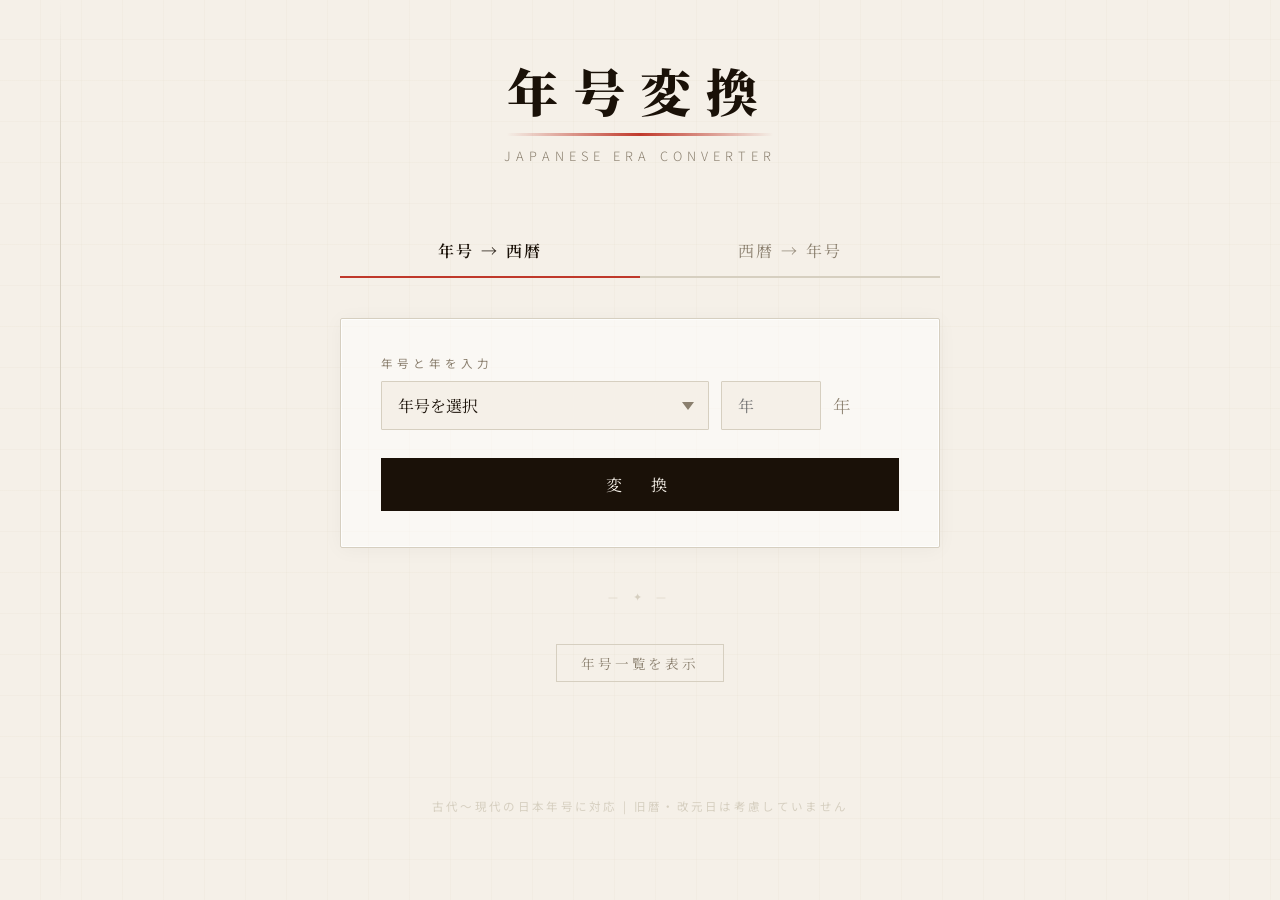
==== nengo-converter.html @ c6a3a410 "Add files via upload" ====
<!DOCTYPE html>
<html lang="ja">
<head>
<meta charset="UTF-8">
<meta name="viewport" content="width=device-width, initial-scale=1.0">
<title>年号・西暦変換</title>
<link href="https://fonts.googleapis.com/css2?family=Noto+Serif+JP:wght@300;400;600;900&family=Noto+Sans+JP:wght@300;400&display=swap" rel="stylesheet">
<style>
  :root {
    --ink: #1a1108;
    --paper: #f5f0e8;
    --paper-dark: #ede5d0;
    --vermillion: #c0392b;
    --gold: #b8860b;
    --gold-light: #d4a520;
    --gray: #8a7f6e;
    --light-gray: #d6cfc0;
  }

  * { box-sizing: border-box; margin: 0; padding: 0; }

  body {
    background-color: var(--paper);
    color: var(--ink);
    font-family: 'Noto Serif JP', serif;
    min-height: 100vh;
    position: relative;
    overflow-x: hidden;
  }

  /* 和紙テクスチャ風背景 */
  body::before {
    content: '';
    position: fixed;
    inset: 0;
    background-image:
      repeating-linear-gradient(0deg, transparent, transparent 40px, rgba(180,160,120,0.04) 40px, rgba(180,160,120,0.04) 41px),
      repeating-linear-gradient(90deg, transparent, transparent 40px, rgba(180,160,120,0.04) 40px, rgba(180,160,120,0.04) 41px);
    pointer-events: none;
    z-index: 0;
  }

  /* 装飾的な縦線 */
  body::after {
    content: '';
    position: fixed;
    left: 60px;
    top: 0;
    bottom: 0;
    width: 1px;
    background: linear-gradient(to bottom, transparent, var(--light-gray) 20%, var(--light-gray) 80%, transparent);
    pointer-events: none;
    z-index: 0;
  }

  .container {
    max-width: 680px;
    margin: 0 auto;
    padding: 60px 40px;
    position: relative;
    z-index: 1;
  }

  header {
    text-align: center;
    margin-bottom: 60px;
    animation: fadeDown 0.8s ease both;
  }

  .title-jp {
    font-size: clamp(2.2rem, 6vw, 3.2rem);
    font-weight: 900;
    letter-spacing: 0.3em;
    line-height: 1.2;
    color: var(--ink);
    position: relative;
    display: inline-block;
  }

  .title-jp::after {
    content: '';
    display: block;
    height: 3px;
    background: linear-gradient(to right, transparent, var(--vermillion), transparent);
    margin-top: 12px;
    animation: expandLine 1s ease 0.5s both;
    transform-origin: center;
  }

  .title-sub {
    font-family: 'Noto Sans JP', sans-serif;
    font-size: 0.8rem;
    font-weight: 300;
    letter-spacing: 0.4em;
    color: var(--gray);
    margin-top: 10px;
    text-transform: uppercase;
  }

  /* タブ */
  .tabs {
    display: flex;
    gap: 0;
    margin-bottom: 40px;
    border-bottom: 2px solid var(--light-gray);
    animation: fadeUp 0.6s ease 0.3s both;
  }

  .tab-btn {
    flex: 1;
    padding: 14px 20px;
    background: none;
    border: none;
    font-family: 'Noto Serif JP', serif;
    font-size: 1rem;
    font-weight: 400;
    letter-spacing: 0.15em;
    color: var(--gray);
    cursor: pointer;
    position: relative;
    transition: color 0.3s;
  }

  .tab-btn::after {
    content: '';
    position: absolute;
    bottom: -2px;
    left: 0;
    right: 0;
    height: 2px;
    background: var(--vermillion);
    transform: scaleX(0);
    transition: transform 0.3s;
  }

  .tab-btn.active {
    color: var(--ink);
    font-weight: 600;
  }

  .tab-btn.active::after {
    transform: scaleX(1);
  }

  /* パネル */
  .panel {
    display: none;
    animation: fadeUp 0.4s ease both;
  }

  .panel.active {
    display: block;
  }

  .card {
    background: rgba(255,255,255,0.5);
    border: 1px solid var(--light-gray);
    border-radius: 2px;
    padding: 36px 40px;
    margin-bottom: 24px;
    box-shadow: 0 2px 20px rgba(0,0,0,0.04), inset 0 0 0 1px rgba(255,255,255,0.8);
  }

  .field-label {
    font-family: 'Noto Sans JP', sans-serif;
    font-size: 0.72rem;
    letter-spacing: 0.35em;
    font-weight: 400;
    color: var(--gray);
    margin-bottom: 10px;
    display: block;
    text-transform: uppercase;
  }

  .input-row {
    display: flex;
    gap: 12px;
    align-items: center;
    flex-wrap: wrap;
  }

  select, input[type="number"] {
    padding: 12px 16px;
    background: var(--paper);
    border: 1px solid var(--light-gray);
    border-radius: 1px;
    font-family: 'Noto Serif JP', serif;
    font-size: 1rem;
    color: var(--ink);
    outline: none;
    transition: border-color 0.25s, box-shadow 0.25s;
    appearance: none;
  }

  select {
    background-image: url("data:image/svg+xml,%3Csvg xmlns='http://www.w3.org/2000/svg' width='12' height='8'%3E%3Cpath d='M0 0l6 8 6-8z' fill='%238a7f6e'/%3E%3C/svg%3E");
    background-repeat: no-repeat;
    background-position: right 14px center;
    padding-right: 38px;
    cursor: pointer;
    min-width: 150px;
  }

  select:focus, input[type="number"]:focus {
    border-color: var(--gold);
    box-shadow: 0 0 0 3px rgba(184,134,11,0.12);
  }

  input[type="number"] {
    width: 100px;
  }

  .nen-suffix {
    font-size: 1.1rem;
    color: var(--gray);
    font-weight: 300;
  }

  .convert-btn {
    display: block;
    width: 100%;
    padding: 15px 20px;
    margin-top: 28px;
    background: var(--ink);
    color: var(--paper);
    border: none;
    font-family: 'Noto Serif JP', serif;
    font-size: 1rem;
    font-weight: 400;
    letter-spacing: 0.4em;
    cursor: pointer;
    transition: background 0.25s, letter-spacing 0.25s;
    position: relative;
    overflow: hidden;
  }

  .convert-btn::before {
    content: '';
    position: absolute;
    inset: 0;
    background: var(--vermillion);
    transform: scaleX(0);
    transform-origin: left;
    transition: transform 0.35s ease;
  }

  .convert-btn:hover::before {
    transform: scaleX(1);
  }

  .convert-btn span {
    position: relative;
    z-index: 1;
  }

  .convert-btn:hover {
    letter-spacing: 0.5em;
  }

  /* 結果 */
  .result-box {
    text-align: center;
    padding: 32px 20px;
    border-top: 1px solid var(--light-gray);
    margin-top: 24px;
    display: none;
    animation: fadeUp 0.4s ease both;
  }

  .result-box.visible {
    display: block;
  }

  .result-label {
    font-family: 'Noto Sans JP', sans-serif;
    font-size: 0.7rem;
    letter-spacing: 0.4em;
    color: var(--gray);
    margin-bottom: 14px;
  }

  .result-main {
    font-size: clamp(2rem, 7vw, 3.5rem);
    font-weight: 900;
    color: var(--ink);
    line-height: 1;
    animation: pop 0.35s cubic-bezier(0.34,1.56,0.64,1) both;
  }

  .result-sub {
    font-size: 0.95rem;
    color: var(--gray);
    margin-top: 10px;
    font-weight: 300;
    letter-spacing: 0.1em;
  }

  .copy-btn {
    display: inline-flex;
    align-items: center;
    gap: 6px;
    margin-top: 18px;
    padding: 8px 20px;
    background: none;
    border: 1px solid var(--light-gray);
    font-family: 'Noto Sans JP', sans-serif;
    font-size: 0.78rem;
    letter-spacing: 0.25em;
    color: var(--gray);
    cursor: pointer;
    transition: all 0.2s;
  }

  .copy-btn:hover {
    border-color: var(--gold);
    color: var(--ink);
  }

  .copy-btn.copied {
    border-color: #4a8c5c;
    color: #4a8c5c;
  }

  .copy-btn svg {
    flex-shrink: 0;
  }

  /* エラー・注記 */
  .notice {
    background: #fff8f7;
    border-left: 3px solid var(--vermillion);
    padding: 14px 18px;
    margin-top: 18px;
    font-size: 0.88rem;
    color: #7a2020;
    letter-spacing: 0.05em;
    line-height: 1.8;
    display: none;
    animation: fadeUp 0.3s ease both;
  }

  .notice.visible {
    display: block;
  }

  /* 一覧 */
  .era-list-toggle {
    text-align: center;
    margin-bottom: 16px;
  }

  .era-list-toggle button {
    background: none;
    border: 1px solid var(--light-gray);
    padding: 8px 24px;
    font-family: 'Noto Serif JP', serif;
    font-size: 0.85rem;
    letter-spacing: 0.2em;
    color: var(--gray);
    cursor: pointer;
    transition: all 0.2s;
  }

  .era-list-toggle button:hover {
    border-color: var(--gold);
    color: var(--ink);
  }

  .era-table-wrapper {
    display: none;
    overflow-x: auto;
  }

  .era-table-wrapper.visible {
    display: block;
    animation: fadeUp 0.4s ease both;
  }

  table {
    width: 100%;
    border-collapse: collapse;
    font-size: 0.85rem;
  }

  th {
    background: var(--ink);
    color: var(--paper);
    padding: 10px 14px;
    text-align: left;
    font-weight: 400;
    letter-spacing: 0.15em;
    font-size: 0.78rem;
  }

  td {
    padding: 9px 14px;
    border-bottom: 1px solid var(--light-gray);
    color: var(--ink);
  }

  tr:nth-child(even) td {
    background: rgba(255,255,255,0.4);
  }

  tr:hover td {
    background: rgba(184,134,11,0.06);
  }

  .era-period {
    font-family: 'Noto Sans JP', sans-serif;
    font-weight: 300;
    color: var(--gray);
    font-size: 0.8rem;
  }

  /* 装飾 */
  .decorative-line {
    text-align: center;
    color: var(--light-gray);
    letter-spacing: 0.5em;
    font-size: 0.7rem;
    margin: 40px 0;
  }

  /* アニメーション */
  @keyframes fadeDown {
    from { opacity: 0; transform: translateY(-20px); }
    to { opacity: 1; transform: translateY(0); }
  }

  @keyframes fadeUp {
    from { opacity: 0; transform: translateY(14px); }
    to { opacity: 1; transform: translateY(0); }
  }

  @keyframes expandLine {
    from { transform: scaleX(0); }
    to { transform: scaleX(1); }
  }

  @keyframes pop {
    from { opacity: 0; transform: scale(0.8); }
    to { opacity: 1; transform: scale(1); }
  }

  footer {
    text-align: center;
    padding: 40px 20px 20px;
    font-family: 'Noto Sans JP', sans-serif;
    font-size: 0.72rem;
    color: var(--light-gray);
    letter-spacing: 0.2em;
  }
</style>
</head>
<body>
<div class="container">
  <header>
    <div class="title-jp">年号変換</div>
    <div class="title-sub">Japanese Era Converter</div>
  </header>

  <div class="tabs">
    <button class="tab-btn active" onclick="switchTab('nengo')">年号 → 西暦</button>
    <button class="tab-btn" onclick="switchTab('seireki')">西暦 → 年号</button>
  </div>

  <!-- 年号→西暦 -->
  <div id="panel-nengo" class="panel active">
    <div class="card">
      <label class="field-label">年号と年を入力</label>
      <div class="input-row">
        <select id="era-select">
          <option value="">年号を選択</option>
        </select>
        <input type="number" id="era-year" min="1" placeholder="年" />
        <span class="nen-suffix">年</span>
      </div>
      <div id="notice-nengo" class="notice"></div>
      <button class="convert-btn" onclick="convertNengoToSeireki()"><span>変　換</span></button>
    </div>
    <div id="result-nengo" class="result-box">
      <div class="result-label">RESULT — 西暦</div>
      <div class="result-main" id="result-nengo-val"></div>
      <div class="result-sub" id="result-nengo-sub"></div>
      <button class="copy-btn" onclick="copyResult('result-nengo')" id="copy-btn-nengo">
        <svg width="13" height="13" viewBox="0 0 24 24" fill="none" stroke="currentColor" stroke-width="2"><rect x="9" y="9" width="13" height="13" rx="2"/><path d="M5 15H4a2 2 0 0 1-2-2V4a2 2 0 0 1 2-2h9a2 2 0 0 1 2 2v1"/></svg>
        コピー
      </button>
    </div>
  </div>

  <!-- 西暦→年号 -->
  <div id="panel-seireki" class="panel">
    <div class="card">
      <label class="field-label">西暦年を入力</label>
      <div class="input-row">
        <input type="number" id="seireki-year" min="1" placeholder="例：1868" style="width:160px" />
        <span class="nen-suffix">年</span>
      </div>
      <div id="notice-seireki" class="notice"></div>
      <button class="convert-btn" onclick="convertSeirekiToNengo()"><span>変　換</span></button>
    </div>
    <div id="result-seireki" class="result-box">
      <div class="result-label">RESULT — 年号</div>
      <div class="result-main" id="result-seireki-val"></div>
      <div class="result-sub" id="result-seireki-sub"></div>
      <button class="copy-btn" onclick="copyResult('result-seireki')" id="copy-btn-seireki">
        <svg width="13" height="13" viewBox="0 0 24 24" fill="none" stroke="currentColor" stroke-width="2"><rect x="9" y="9" width="13" height="13" rx="2"/><path d="M5 15H4a2 2 0 0 1-2-2V4a2 2 0 0 1 2-2h9a2 2 0 0 1 2 2v1"/></svg>
        コピー
      </button>
    </div>
  </div>

  <div class="decorative-line">— ✦ —</div>

  <div class="era-list-toggle">
    <button onclick="toggleEraList()">年号一覧を表示</button>
  </div>
  <div id="era-table-wrapper" class="era-table-wrapper">
    <div class="card" style="padding:0;overflow:hidden">
      <table id="era-table">
        <thead><tr><th>年号</th><th>読み</th><th>開始年</th><th>終了年</th><th>備考</th></tr></thead>
        <tbody></tbody>
      </table>
    </div>
  </div>
</div>

<footer>古代〜現代の日本年号に対応 | 旧暦・改元日は考慮していません</footer>

<script>
// 元号データ — period フィールドで時代区分
const ERAS = [
  // 奈良時代（大化〜天応）
  { name: "大化",     yomi: "たいか",           start: 645,  end: 650,  period: "奈良" },
  { name: "白雉",     yomi: "はくち",           start: 650,  end: 654,  period: "奈良" },
  { name: "朱鳥",     yomi: "しゅちょう",       start: 686,  end: 686,  period: "奈良" },
  { name: "大宝",     yomi: "たいほう",         start: 701,  end: 704,  period: "奈良" },
  { name: "慶雲",     yomi: "けいうん",         start: 704,  end: 708,  period: "奈良" },
  { name: "和銅",     yomi: "わどう",           start: 708,  end: 715,  period: "奈良" },
  { name: "霊亀",     yomi: "れいき",           start: 715,  end: 717,  period: "奈良" },
  { name: "養老",     yomi: "ようろう",         start: 717,  end: 724,  period: "奈良" },
  { name: "神亀",     yomi: "じんき",           start: 724,  end: 729,  period: "奈良" },
  { name: "天平",     yomi: "てんぴょう",       start: 729,  end: 749,  period: "奈良" },
  { name: "天平感宝", yomi: "てんぴょうかんぽう",start: 749,  end: 749,  period: "奈良" },
  { name: "天平勝宝", yomi: "てんぴょうしょうほう",start:749, end: 757,  period: "奈良" },
  { name: "天平宝字", yomi: "てんぴょうほうじ", start: 757,  end: 765,  period: "奈良" },
  { name: "天平神護", yomi: "てんぴょうじんご", start: 765,  end: 767,  period: "奈良" },
  { name: "神護景雲", yomi: "じんごけいうん",   start: 767,  end: 770,  period: "奈良" },
  { name: "宝亀",     yomi: "ほうき",           start: 770,  end: 781,  period: "奈良" },
  { name: "天応",     yomi: "てんおう",         start: 781,  end: 782,  period: "奈良" },
  // 平安時代（延暦〜元暦）
  { name: "延暦",     yomi: "えんりゃく",       start: 782,  end: 806,  period: "平安" },
  { name: "大同",     yomi: "だいどう",         start: 806,  end: 810,  period: "平安" },
  { name: "弘仁",     yomi: "こうにん",         start: 810,  end: 824,  period: "平安" },
  { name: "天長",     yomi: "てんちょう",       start: 824,  end: 834,  period: "平安" },
  { name: "承和",     yomi: "じょうわ",         start: 834,  end: 848,  period: "平安" },
  { name: "嘉祥",     yomi: "かしょう",         start: 848,  end: 851,  period: "平安" },
  { name: "仁寿",     yomi: "にんじゅ",         start: 851,  end: 854,  period: "平安" },
  { name: "斉衡",     yomi: "さいこう",         start: 854,  end: 857,  period: "平安" },
  { name: "天安",     yomi: "てんあん",         start: 857,  end: 859,  period: "平安" },
  { name: "貞観",     yomi: "じょうがん",       start: 859,  end: 877,  period: "平安" },
  { name: "元慶",     yomi: "がんぎょう",       start: 877,  end: 885,  period: "平安" },
  { name: "仁和",     yomi: "にんな",           start: 885,  end: 889,  period: "平安" },
  { name: "寛平",     yomi: "かんぴょう",       start: 889,  end: 898,  period: "平安" },
  { name: "昌泰",     yomi: "しょうたい",       start: 898,  end: 901,  period: "平安" },
  { name: "延喜",     yomi: "えんぎ",           start: 901,  end: 923,  period: "平安" },
  { name: "延長",     yomi: "えんちょう",       start: 923,  end: 931,  period: "平安" },
  { name: "承平",     yomi: "じょうへい",       start: 931,  end: 938,  period: "平安" },
  { name: "天慶",     yomi: "てんぎょう",       start: 938,  end: 947,  period: "平安" },
  { name: "天暦",     yomi: "てんりゃく",       start: 947,  end: 957,  period: "平安" },
  { name: "天徳",     yomi: "てんとく",         start: 957,  end: 961,  period: "平安" },
  { name: "応和",     yomi: "おうわ",           start: 961,  end: 964,  period: "平安" },
  { name: "康保",     yomi: "こうほう",         start: 964,  end: 968,  period: "平安" },
  { name: "安和",     yomi: "あんな",           start: 968,  end: 970,  period: "平安" },
  { name: "天禄",     yomi: "てんろく",         start: 970,  end: 973,  period: "平安" },
  { name: "天延",     yomi: "てんえん",         start: 973,  end: 976,  period: "平安" },
  { name: "貞元",     yomi: "じょうげん",       start: 976,  end: 978,  period: "平安" },
  { name: "天元",     yomi: "てんげん",         start: 978,  end: 983,  period: "平安" },
  { name: "永観",     yomi: "えいかん",         start: 983,  end: 985,  period: "平安" },
  { name: "寛和",     yomi: "かんな",           start: 985,  end: 987,  period: "平安" },
  { name: "永延",     yomi: "えいえん",         start: 987,  end: 989,  period: "平安" },
  { name: "永祚",     yomi: "えいそ",           start: 989,  end: 990,  period: "平安" },
  { name: "正暦",     yomi: "しょうりゃく",     start: 990,  end: 995,  period: "平安" },
  { name: "長徳",     yomi: "ちょうとく",       start: 995,  end: 999,  period: "平安" },
  { name: "長保",     yomi: "ちょうほう",       start: 999,  end: 1004, period: "平安" },
  { name: "寛弘",     yomi: "かんこう",         start: 1004, end: 1012, period: "平安" },
  { name: "長和",     yomi: "ちょうわ",         start: 1012, end: 1017, period: "平安" },
  { name: "寛仁",     yomi: "かんにん",         start: 1017, end: 1021, period: "平安" },
  { name: "治安",     yomi: "じあん",           start: 1021, end: 1024, period: "平安" },
  { name: "万寿",     yomi: "まんじゅ",         start: 1024, end: 1028, period: "平安" },
  { name: "長元",     yomi: "ちょうげん",       start: 1028, end: 1037, period: "平安" },
  { name: "長暦",     yomi: "ちょうりゃく",     start: 1037, end: 1040, period: "平安" },
  { name: "長久",     yomi: "ちょうきゅう",     start: 1040, end: 1044, period: "平安" },
  { name: "寛徳",     yomi: "かんとく",         start: 1044, end: 1046, period: "平安" },
  { name: "永承",     yomi: "えいしょう",       start: 1046, end: 1053, period: "平安" },
  { name: "天喜",     yomi: "てんき",           start: 1053, end: 1058, period: "平安" },
  { name: "康平",     yomi: "こうへい",         start: 1058, end: 1065, period: "平安" },
  { name: "治暦",     yomi: "じりゃく",         start: 1065, end: 1069, period: "平安" },
  { name: "延久",     yomi: "えんきゅう",       start: 1069, end: 1074, period: "平安" },
  { name: "承保",     yomi: "じょうほう",       start: 1074, end: 1077, period: "平安" },
  { name: "承暦",     yomi: "じょうりゃく",     start: 1077, end: 1081, period: "平安" },
  { name: "永保",     yomi: "えいほう",         start: 1081, end: 1084, period: "平安" },
  { name: "応徳",     yomi: "おうとく",         start: 1084, end: 1087, period: "平安" },
  { name: "寛治",     yomi: "かんじ",           start: 1087, end: 1094, period: "平安" },
  { name: "嘉保",     yomi: "かほう",           start: 1094, end: 1096, period: "平安" },
  { name: "永長",     yomi: "えいちょう",       start: 1096, end: 1097, period: "平安" },
  { name: "承徳",     yomi: "じょうとく",       start: 1097, end: 1099, period: "平安" },
  { name: "康和",     yomi: "こうわ",           start: 1099, end: 1104, period: "平安" },
  { name: "長治",     yomi: "ちょうじ",         start: 1104, end: 1106, period: "平安" },
  { name: "嘉承",     yomi: "かじょう",         start: 1106, end: 1108, period: "平安" },
  { name: "天仁",     yomi: "てんにん",         start: 1108, end: 1110, period: "平安" },
  { name: "天永",     yomi: "てんえい",         start: 1110, end: 1113, period: "平安" },
  { name: "永久",     yomi: "えいきゅう",       start: 1113, end: 1118, period: "平安" },
  { name: "元永",     yomi: "げんえい",         start: 1118, end: 1120, period: "平安" },
  { name: "保安",     yomi: "ほうあん",         start: 1120, end: 1124, period: "平安" },
  { name: "天治",     yomi: "てんじ",           start: 1124, end: 1126, period: "平安" },
  { name: "大治",     yomi: "だいじ",           start: 1126, end: 1131, period: "平安" },
  { name: "天承",     yomi: "てんしょう",       start: 1131, end: 1132, period: "平安" },
  { name: "長承",     yomi: "ちょうしょう",     start: 1132, end: 1135, period: "平安" },
  { name: "保延",     yomi: "ほうえん",         start: 1135, end: 1141, period: "平安" },
  { name: "永治",     yomi: "えいじ",           start: 1141, end: 1142, period: "平安" },
  { name: "康治",     yomi: "こうじ",           start: 1142, end: 1144, period: "平安" },
  { name: "天養",     yomi: "てんよう",         start: 1144, end: 1145, period: "平安" },
  { name: "久安",     yomi: "きゅうあん",       start: 1145, end: 1151, period: "平安" },
  { name: "仁平",     yomi: "にんぺい",         start: 1151, end: 1154, period: "平安" },
  { name: "久寿",     yomi: "きゅうじゅ",       start: 1154, end: 1156, period: "平安" },
  { name: "保元",     yomi: "ほうげん",         start: 1156, end: 1159, period: "平安" },
  { name: "平治",     yomi: "へいじ",           start: 1159, end: 1160, period: "平安" },
  { name: "永暦",     yomi: "えいりゃく",       start: 1160, end: 1161, period: "平安" },
  { name: "応保",     yomi: "おうほう",         start: 1161, end: 1163, period: "平安" },
  { name: "長寛",     yomi: "ちょうかん",       start: 1163, end: 1165, period: "平安" },
  { name: "永万",     yomi: "えいまん",         start: 1165, end: 1166, period: "平安" },
  { name: "仁安",     yomi: "にんあん",         start: 1166, end: 1169, period: "平安" },
  { name: "嘉応",     yomi: "かおう",           start: 1169, end: 1171, period: "平安" },
  { name: "承安",     yomi: "しょうあん",       start: 1171, end: 1175, period: "平安" },
  { name: "安元",     yomi: "あんげん",         start: 1175, end: 1177, period: "平安" },
  { name: "治承",     yomi: "じしょう",         start: 1177, end: 1185, period: "平安" },
  { name: "養和",     yomi: "ようわ",           start: 1181, end: 1182, period: "平安" },
  { name: "寿永",     yomi: "じゅえい",         start: 1182, end: 1185, period: "平安" },
  { name: "元暦",     yomi: "げんりゃく",       start: 1184, end: 1185, period: "平安" },
  // 鎌倉時代（文治〜正慶）
  { name: "文治",     yomi: "ぶんじ",           start: 1185, end: 1190, period: "鎌倉" },
  { name: "建久",     yomi: "けんきゅう",       start: 1190, end: 1199, period: "鎌倉" },
  { name: "正治",     yomi: "しょうじ",         start: 1199, end: 1201, period: "鎌倉" },
  { name: "建仁",     yomi: "けんにん",         start: 1201, end: 1204, period: "鎌倉" },
  { name: "元久",     yomi: "げんきゅう",       start: 1204, end: 1206, period: "鎌倉" },
  { name: "建永",     yomi: "けんえい",         start: 1206, end: 1207, period: "鎌倉" },
  { name: "承元",     yomi: "じょうげん",       start: 1207, end: 1211, period: "鎌倉" },
  { name: "建暦",     yomi: "けんりゃく",       start: 1211, end: 1213, period: "鎌倉" },
  { name: "建保",     yomi: "けんぽう",         start: 1213, end: 1219, period: "鎌倉" },
  { name: "承久",     yomi: "じょうきゅう",     start: 1219, end: 1222, period: "鎌倉" },
  { name: "貞応",     yomi: "じょうおう",       start: 1222, end: 1224, period: "鎌倉" },
  { name: "元仁",     yomi: "げんにん",         start: 1224, end: 1225, period: "鎌倉" },
  { name: "嘉禄",     yomi: "かろく",           start: 1225, end: 1227, period: "鎌倉" },
  { name: "安貞",     yomi: "あんてい",         start: 1227, end: 1229, period: "鎌倉" },
  { name: "寛喜",     yomi: "かんき",           start: 1229, end: 1232, period: "鎌倉" },
  { name: "貞永",     yomi: "じょうえい",       start: 1232, end: 1233, period: "鎌倉" },
  { name: "天福",     yomi: "てんぷく",         start: 1233, end: 1234, period: "鎌倉" },
  { name: "文暦",     yomi: "ぶんりゃく",       start: 1234, end: 1235, period: "鎌倉" },
  { name: "嘉禎",     yomi: "かてい",           start: 1235, end: 1238, period: "鎌倉" },
  { name: "暦仁",     yomi: "りゃくにん",       start: 1238, end: 1239, period: "鎌倉" },
  { name: "延応",     yomi: "えんおう",         start: 1239, end: 1240, period: "鎌倉" },
  { name: "仁治",     yomi: "にんじ",           start: 1240, end: 1243, period: "鎌倉" },
  { name: "寛元",     yomi: "かんげん",         start: 1243, end: 1247, period: "鎌倉" },
  { name: "宝治",     yomi: "ほうじ",           start: 1247, end: 1249, period: "鎌倉" },
  { name: "建長",     yomi: "けんちょう",       start: 1249, end: 1256, period: "鎌倉" },
  { name: "康元",     yomi: "こうげん",         start: 1256, end: 1257, period: "鎌倉" },
  { name: "正嘉",     yomi: "しょうか",         start: 1257, end: 1259, period: "鎌倉" },
  { name: "正元",     yomi: "しょうげん",       start: 1259, end: 1260, period: "鎌倉" },
  { name: "文応",     yomi: "ぶんおう",         start: 1260, end: 1261, period: "鎌倉" },
  { name: "弘長",     yomi: "こうちょう",       start: 1261, end: 1264, period: "鎌倉" },
  { name: "文永",     yomi: "ぶんえい",         start: 1264, end: 1275, period: "鎌倉" },
  { name: "建治",     yomi: "けんじ",           start: 1275, end: 1278, period: "鎌倉" },
  { name: "弘安",     yomi: "こうあん",         start: 1278, end: 1288, period: "鎌倉" },
  { name: "正応",     yomi: "しょうおう",       start: 1288, end: 1293, period: "鎌倉" },
  { name: "永仁",     yomi: "えいにん",         start: 1293, end: 1299, period: "鎌倉" },
  { name: "正安",     yomi: "しょうあん",       start: 1299, end: 1302, period: "鎌倉" },
  { name: "乾元",     yomi: "けんげん",         start: 1302, end: 1303, period: "鎌倉" },
  { name: "嘉元",     yomi: "かげん",           start: 1303, end: 1306, period: "鎌倉" },
  { name: "徳治",     yomi: "とくじ",           start: 1306, end: 1308, period: "鎌倉" },
  { name: "延慶",     yomi: "えんきょう",       start: 1308, end: 1311, period: "鎌倉" },
  { name: "応長",     yomi: "おうちょう",       start: 1311, end: 1312, period: "鎌倉" },
  { name: "正和",     yomi: "しょうわ",         start: 1312, end: 1317, period: "鎌倉" },
  { name: "文保",     yomi: "ぶんぽう",         start: 1317, end: 1319, period: "鎌倉" },
  { name: "元応",     yomi: "げんおう",         start: 1319, end: 1321, period: "鎌倉" },
  { name: "元亨",     yomi: "げんこう",         start: 1321, end: 1324, period: "鎌倉" },
  { name: "正中",     yomi: "しょうちゅう",     start: 1324, end: 1326, period: "鎌倉" },
  { name: "嘉暦",     yomi: "かりゃく",         start: 1326, end: 1329, period: "鎌倉" },
  { name: "元徳",     yomi: "げんとく",         start: 1329, end: 1331, period: "鎌倉" },
  { name: "元弘",     yomi: "げんこう",         start: 1331, end: 1334, period: "鎌倉" },
  { name: "正慶",     yomi: "しょうきょう",     start: 1332, end: 1333, period: "鎌倉" },
  // 南北朝時代（建武〜康応）
  // 建武：南朝は3年（1336年）まで、北朝は5年（1338年）まで
  { name: "建武",     yomi: "けんむ",           start: 1334, end: 1336, period: "南北朝（南朝）" },
  { name: "建武",     yomi: "けんむ",           start: 1334, end: 1338, period: "南北朝（北朝）" },
  // 南朝
  { name: "延元",     yomi: "えんげん",         start: 1336, end: 1340, period: "南北朝（南朝）" },
  { name: "興国",     yomi: "こうこく",         start: 1340, end: 1346, period: "南北朝（南朝）" },
  { name: "正平",     yomi: "しょうへい",       start: 1346, end: 1370, period: "南北朝（南朝）" },
  { name: "建徳",     yomi: "けんとく",         start: 1370, end: 1372, period: "南北朝（南朝）" },
  { name: "文中",     yomi: "ぶんちゅう",       start: 1372, end: 1375, period: "南北朝（南朝）" },
  { name: "天授",     yomi: "てんじゅ",         start: 1375, end: 1381, period: "南北朝（南朝）" },
  { name: "弘和",     yomi: "こうわ",           start: 1381, end: 1384, period: "南北朝（南朝）" },
  { name: "元中",     yomi: "げんちゅう",       start: 1384, end: 1392, period: "南北朝（南朝）" },
  // 北朝
  { name: "暦応",     yomi: "りゃくおう",       start: 1338, end: 1342, period: "南北朝（北朝）" },
  { name: "康永",     yomi: "こうえい",         start: 1342, end: 1345, period: "南北朝（北朝）" },
  { name: "貞和",     yomi: "じょうわ",         start: 1345, end: 1350, period: "南北朝（北朝）" },
  { name: "観応",     yomi: "かんのう",         start: 1350, end: 1352, period: "南北朝（北朝）" },
  { name: "文和",     yomi: "ぶんわ",           start: 1352, end: 1356, period: "南北朝（北朝）" },
  { name: "延文",     yomi: "えんぶん",         start: 1356, end: 1361, period: "南北朝（北朝）" },
  { name: "康安",     yomi: "こうあん",         start: 1361, end: 1362, period: "南北朝（北朝）" },
  { name: "貞治",     yomi: "じょうじ",         start: 1362, end: 1368, period: "南北朝（北朝）" },
  { name: "応安",     yomi: "おうあん",         start: 1368, end: 1375, period: "南北朝（北朝）" },
  { name: "永和",     yomi: "えいわ",           start: 1375, end: 1379, period: "南北朝（北朝）" },
  { name: "康暦",     yomi: "こうりゃく",       start: 1379, end: 1381, period: "南北朝（北朝）" },
  { name: "永徳",     yomi: "えいとく",         start: 1381, end: 1384, period: "南北朝（北朝）" },
  { name: "至徳",     yomi: "しとく",           start: 1384, end: 1387, period: "南北朝（北朝）" },
  { name: "嘉慶",     yomi: "かきょう",         start: 1387, end: 1389, period: "南北朝（北朝）" },
  { name: "康応",     yomi: "こうおう",         start: 1389, end: 1390, period: "南北朝（北朝）" },
  // 室町時代（明徳〜天正）
  { name: "明徳",     yomi: "めいとく",         start: 1390, end: 1394, period: "室町" },
  { name: "応永",     yomi: "おうえい",         start: 1394, end: 1428, period: "室町" },
  { name: "正長",     yomi: "しょうちょう",     start: 1428, end: 1429, period: "室町" },
  { name: "永享",     yomi: "えいきょう",       start: 1429, end: 1441, period: "室町" },
  { name: "嘉吉",     yomi: "かきつ",           start: 1441, end: 1444, period: "室町" },
  { name: "文安",     yomi: "ぶんあん",         start: 1444, end: 1449, period: "室町" },
  { name: "宝徳",     yomi: "ほうとく",         start: 1449, end: 1452, period: "室町" },
  { name: "享徳",     yomi: "きょうとく",       start: 1452, end: 1455, period: "室町" },
  { name: "康正",     yomi: "こうしょう",       start: 1455, end: 1457, period: "室町" },
  { name: "長禄",     yomi: "ちょうろく",       start: 1457, end: 1461, period: "室町" },
  { name: "寛正",     yomi: "かんしょう",       start: 1461, end: 1466, period: "室町" },
  { name: "文正",     yomi: "ぶんしょう",       start: 1466, end: 1467, period: "室町" },
  { name: "応仁",     yomi: "おうにん",         start: 1467, end: 1469, period: "室町" },
  { name: "文明",     yomi: "ぶんめい",         start: 1469, end: 1487, period: "室町" },
  { name: "長享",     yomi: "ちょうきょう",     start: 1487, end: 1489, period: "室町" },
  { name: "延徳",     yomi: "えんとく",         start: 1489, end: 1492, period: "室町" },
  { name: "明応",     yomi: "めいおう",         start: 1492, end: 1501, period: "室町" },
  { name: "文亀",     yomi: "ぶんき",           start: 1501, end: 1504, period: "室町" },
  { name: "永正",     yomi: "えいしょう",       start: 1504, end: 1521, period: "室町" },
  { name: "大永",     yomi: "だいえい",         start: 1521, end: 1528, period: "室町" },
  { name: "享禄",     yomi: "きょうろく",       start: 1528, end: 1532, period: "室町" },
  { name: "天文",     yomi: "てんぶん",         start: 1532, end: 1555, period: "室町" },
  { name: "弘治",     yomi: "こうじ",           start: 1555, end: 1558, period: "室町" },
  { name: "永禄",     yomi: "えいろく",         start: 1558, end: 1570, period: "室町" },
  { name: "元亀",     yomi: "げんき",           start: 1570, end: 1573, period: "室町" },
  { name: "天正",     yomi: "てんしょう",       start: 1573, end: 1593, period: "室町" },
  // 江戸時代（文禄〜慶応）
  { name: "文禄",     yomi: "ぶんろく",         start: 1593, end: 1596, period: "江戸" },
  { name: "慶長",     yomi: "けいちょう",       start: 1596, end: 1615, period: "江戸" },
  { name: "元和",     yomi: "げんわ",           start: 1615, end: 1624, period: "江戸" },
  { name: "寛永",     yomi: "かんえい",         start: 1624, end: 1645, period: "江戸" },
  { name: "正保",     yomi: "しょうほう",       start: 1645, end: 1648, period: "江戸" },
  { name: "慶安",     yomi: "けいあん",         start: 1648, end: 1652, period: "江戸" },
  { name: "承応",     yomi: "じょうおう",       start: 1652, end: 1655, period: "江戸" },
  { name: "明暦",     yomi: "めいれき",         start: 1655, end: 1658, period: "江戸" },
  { name: "万治",     yomi: "まんじ",           start: 1658, end: 1661, period: "江戸" },
  { name: "寛文",     yomi: "かんぶん",         start: 1661, end: 1673, period: "江戸" },
  { name: "延宝",     yomi: "えんぽう",         start: 1673, end: 1681, period: "江戸" },
  { name: "天和",     yomi: "てんな",           start: 1681, end: 1684, period: "江戸" },
  { name: "貞享",     yomi: "じょうきょう",     start: 1684, end: 1688, period: "江戸" },
  { name: "元禄",     yomi: "げんろく",         start: 1688, end: 1704, period: "江戸" },
  { name: "宝永",     yomi: "ほうえい",         start: 1704, end: 1711, period: "江戸" },
  { name: "正徳",     yomi: "しょうとく",       start: 1711, end: 1716, period: "江戸" },
  { name: "享保",     yomi: "きょうほう",       start: 1716, end: 1736, period: "江戸" },
  { name: "元文",     yomi: "げんぶん",         start: 1736, end: 1741, period: "江戸" },
  { name: "寛保",     yomi: "かんぽう",         start: 1741, end: 1744, period: "江戸" },
  { name: "延享",     yomi: "えんきょう",       start: 1744, end: 1748, period: "江戸" },
  { name: "寛延",     yomi: "かんえん",         start: 1748, end: 1751, period: "江戸" },
  { name: "宝暦",     yomi: "ほうれき",         start: 1751, end: 1764, period: "江戸" },
  { name: "明和",     yomi: "めいわ",           start: 1764, end: 1772, period: "江戸" },
  { name: "安永",     yomi: "あんえい",         start: 1772, end: 1781, period: "江戸" },
  { name: "天明",     yomi: "てんめい",         start: 1781, end: 1789, period: "江戸" },
  { name: "寛政",     yomi: "かんせい",         start: 1789, end: 1801, period: "江戸" },
  { name: "享和",     yomi: "きょうわ",         start: 1801, end: 1804, period: "江戸" },
  { name: "文化",     yomi: "ぶんか",           start: 1804, end: 1818, period: "江戸" },
  { name: "文政",     yomi: "ぶんせい",         start: 1818, end: 1830, period: "江戸" },
  { name: "天保",     yomi: "てんぽう",         start: 1830, end: 1844, period: "江戸" },
  { name: "弘化",     yomi: "こうか",           start: 1844, end: 1848, period: "江戸" },
  { name: "嘉永",     yomi: "かえい",           start: 1848, end: 1854, period: "江戸" },
  { name: "安政",     yomi: "あんせい",         start: 1854, end: 1860, period: "江戸" },
  { name: "万延",     yomi: "まんえい",         start: 1860, end: 1861, period: "江戸" },
  { name: "文久",     yomi: "ぶんきゅう",       start: 1861, end: 1864, period: "江戸" },
  { name: "元治",     yomi: "げんじ",           start: 1864, end: 1865, period: "江戸" },
  { name: "慶応",     yomi: "けいおう",         start: 1865, end: 1868, period: "江戸" },
];

// 近代以降（明治〜）は一世一元で厳密管理
const MODERN_ERAS = [
  { name: "明治", yomi: "めいじ",      startYear: 1868, startMonth: 10, endYear: 1912, maxNen: 45,   period: "近代" },
  { name: "大正", yomi: "たいしょう",  startYear: 1912, startMonth:  8, endYear: 1926, maxNen: 15,   period: "近代" },
  { name: "昭和", yomi: "しょうわ",    startYear: 1926, startMonth: 12, endYear: 1989, maxNen: 64,   period: "近代" },
  { name: "平成", yomi: "へいせい",    startYear: 1989, startMonth:  1, endYear: 2019, maxNen: 31,   period: "近代" },
  { name: "令和", yomi: "れいわ",      startYear: 2019, startMonth:  5, endYear: null,  maxNen: null, period: "近代" },
];

// 時代区分の表示順
const PERIOD_ORDER = ["近代", "江戸", "室町", "南北朝（北朝）", "南北朝（南朝）", "鎌倉", "平安", "奈良"];
// 時代区分の色（背景）
const PERIOD_COLORS = {
  "近代":         "#2c2c2c",
  "江戸":         "#4a3728",
  "室町":         "#3a3020",
  "南北朝（北朝）": "#1e3040",
  "南北朝（南朝）": "#402020",

  "鎌倉":         "#283830",
  "平安":         "#382838",
  "奈良":         "#383020",
};

// selectの選択肢を構築
function buildSelectOptions() {
  const sel = document.getElementById('era-select');

  // 近代
  const modGroup = document.createElement('optgroup');
  modGroup.label = '近代（明治〜）';
  MODERN_ERAS.slice().reverse().forEach(e => {
    const opt = document.createElement('option');
    opt.value = e.name;
    opt.textContent = `${e.name}（${e.yomi}）`;
    modGroup.appendChild(opt);
  });
  sel.appendChild(modGroup);

  // 江戸〜奈良を時代ごとにグループ化
  const periodGroupOrder = ["江戸", "室町", "南北朝（北朝）", "南北朝（南朝）", "鎌倉", "平安", "奈良"];
  periodGroupOrder.forEach(p => {
    const eras = ERAS.filter(e => e.period === p).slice().reverse();
    if (eras.length === 0) return;
    const grp = document.createElement('optgroup');
    grp.label = `${p}時代`;
    eras.forEach(e => {
      const opt = document.createElement('option');
      opt.value = e.name + "|" + p; // 同名対策
      opt.textContent = `${e.name}（${e.yomi}）`;
      grp.appendChild(opt);
    });
    sel.appendChild(grp);
  });
}

// 年号→西暦
function convertNengoToSeireki() {
  const rawVal = document.getElementById('era-select').value;
  const rawNen = parseInt(document.getElementById('era-year').value);
  const noticeEl = document.getElementById('notice-nengo');
  const resultEl = document.getElementById('result-nengo');

  noticeEl.classList.remove('visible');
  resultEl.classList.remove('visible');

  if (!rawVal) { showNotice(noticeEl, '年号を選択してください。'); return; }
  const nenInput = (!rawNen || isNaN(rawNen) || rawNen < 1) ? 1 : rawNen;

  const eraName = rawVal.includes('|') ? rawVal.split('|')[0] : rawVal;

  // 近代
  const modernEra = MODERN_ERAS.find(e => e.name === eraName);
  if (modernEra) {
    if (modernEra.maxNen !== null && nenInput > modernEra.maxNen) {
      showNotice(noticeEl,
        `${eraName}は${modernEra.maxNen}年（西暦${modernEra.startYear + modernEra.maxNen - 1}年）が最後です。\n${eraName}${nenInput}年は実在しない年号表記です。`);
      return;
    }
    const seireki = modernEra.startYear + nenInput - 1;
    showResult('result-nengo', `${seireki}年`, `${eraName}${nenInput}年 → 西暦${seireki}年`);
    return;
  }

  // 古代〜江戸（同名元号があるので period も考慮）
  const period = rawVal.includes('|') ? rawVal.split('|')[1] : null;
  let era = period
    ? ERAS.find(e => e.name === eraName && e.period === period)
    : ERAS.find(e => e.name === eraName);
  if (!era) { showNotice(noticeEl, '年号が見つかりません。'); return; }

  const maxNen = era.end !== null ? era.end - era.start + 1 : null;
  if (maxNen !== null && nenInput > maxNen) {
    showNotice(noticeEl,
      `${eraName}（${era.period}）は${maxNen}年（西暦${era.end}年）が最後です。\n${eraName}${nenInput}年は実在しない年号表記です。`);
    return;
  }
  const seireki = era.start + nenInput - 1;
  showResult('result-nengo', `${seireki}年`, `${eraName}${nenInput}年 → 西暦${seireki}年`);
}

// 西暦→年号
function convertSeirekiToNengo() {
  const seireki = parseInt(document.getElementById('seireki-year').value);
  const noticeEl = document.getElementById('notice-seireki');
  const resultEl = document.getElementById('result-seireki');

  noticeEl.classList.remove('visible');
  resultEl.classList.remove('visible');

  if (!seireki || isNaN(seireki) || seireki < 1) {
    showNotice(noticeEl, '有効な西暦年（1以上の整数）を入力してください。'); return;
  }

  // 近代以降
  if (seireki >= 1868) {
    // その西暦年に該当する元号を全て抽出
    const modernCandidates = MODERN_ERAS.filter(e => {
      const endY = e.maxNen !== null ? e.startYear + e.maxNen - 1 : 9999;
      return seireki >= e.startYear && seireki <= endY;
    });
    if (modernCandidates.length > 0) {
      // 開始年が最も遅いもの（改元後）を主結果に
      modernCandidates.sort((a, b) => b.startYear - a.startYear);
      const mainM = modernCandidates[0];
      const nen = seireki - mainM.startYear + 1;
      const nenStr = nen === 1 ? '元' : String(nen);
      let sub = `西暦${seireki}年 → ${mainM.name}${nenStr}年`;
      // 同年のMODERN_ERAS内の改元前元号
      const prevMsModern = modernCandidates.slice(1).map(e => {
        const n = seireki - e.startYear + 1;
        return `${e.name}${n}年`;
      });
      // 同年に終わる旧元号（ERAS側）も拾う — 例：1868年の慶応4年
      const prevMsOld = ERAS.filter(e => e.end === seireki && seireki > e.start)
        .map(e => `${e.name}${seireki - e.start + 1}年`);
      const allPrev = [...prevMsModern, ...prevMsOld];
      if (allPrev.length > 0) {
        sub += ` ／ 改元前：${allPrev.join('・')}`;
      }
      showResult('result-seireki', `${mainM.name}${nenStr}年`, sub);
      return;
    }
  }

  // 古代〜江戸
  const candidates = ERAS.filter(e => {
    const endY = e.end !== null ? e.end : 9999;
    return seireki >= e.start && seireki <= endY;
  });

  if (candidates.length === 0) {
    showNotice(noticeEl, `西暦${seireki}年に対応する年号が見つかりません。`); return;
  }

  // 南北朝期間かどうか判定
  const isNanbokucho = candidates.some(e => e.period.startsWith('南北朝'));

  let sub;
  if (isNanbokucho) {
    // 北朝・南朝それぞれで開始年順にソート（遅い＝改元後が先頭）
    const hokuchoEras = candidates.filter(e => e.period === '南北朝（北朝）').sort((a,b) => b.start - a.start);
    const nanchoEras  = candidates.filter(e => e.period === '南北朝（南朝）').sort((a,b) => b.start - a.start);
    const hokuchoEra = hokuchoEras[0]; // 改元後（主）
    const nanchoEra  = nanchoEras[0];  // 改元後（主）

    // 改元前の元号（同朝で複数ある場合の残り）
    const hokuchoPrev = hokuchoEras.slice(1); // 北朝の改元前
    const nanchoPrev  = nanchoEras.slice(1);  // 南朝の改元前

    if (hokuchoEra) {
      const nen = seireki - hokuchoEra.start + 1;
      sub = `西暦${seireki}年 → ${hokuchoEra.name}${nen}年（北朝）`;
      // 北朝の改元前年号
      if (hokuchoPrev.length > 0) {
        const prevStr = hokuchoPrev.map(e => `${e.name}${seireki - e.start + 1}年`).join('・');
        sub += ` ／ 北朝改元前：${prevStr}`;
      }
      // 南朝
      if (nanchoEra) {
        const nenN = seireki - nanchoEra.start + 1;
        sub += ` ／ 南朝：${nanchoEra.name}${nenN}年`;
        if (nanchoPrev.length > 0) {
          const prevStr = nanchoPrev.map(e => `${e.name}${seireki - e.start + 1}年`).join('・');
          sub += `（改元前：${prevStr}）`;
        }
      }
      showResult('result-seireki', `${hokuchoEra.name}${nen}年`, sub);
    } else if (nanchoEra) {
      // 北朝元号がない年（南朝のみ）
      const nen = seireki - nanchoEra.start + 1;
      sub = `西暦${seireki}年 → ${nanchoEra.name}${nen}年（南朝）`;
      if (nanchoPrev.length > 0) {
        const prevStr = nanchoPrev.map(e => `${e.name}${seireki - e.start + 1}年`).join('・');
        sub += ` ／ 改元前：${prevStr}`;
      }
      showResult('result-seireki', `${nanchoEra.name}${nen}年`, sub);
    }
  } else {
    // 通常：最も開始年が新しい元号を採用、同年同startはERAS配列の後ろ（後の改元）を優先
    const withIdx = candidates.map((e, i) => ({ e, i: ERAS.indexOf(e) }));
    withIdx.sort((a, b) => b.e.start - a.e.start || b.i - a.i);
    const era = withIdx[0].e;
    const nen = seireki - era.start + 1;
    sub = `西暦${seireki}年 → ${era.name}${nen}年（${era.period}）`;
    if (withIdx.length > 1) {
      const prevStr = withIdx.slice(1).map(({e}) => `${e.name}${seireki - e.start + 1}年`).join('・');
      sub += ` ／ 改元前：${prevStr}`;
    }
    showResult('result-seireki', `${era.name}${nen}年`, sub);
  }
}

function copyResult(id) {
  const box  = document.getElementById(id);
  const main = box.querySelector('.result-main').textContent;
  const sub  = box.querySelector('.result-sub').textContent;
  const text = sub ? `${main}（${sub}）` : main;
  const btn  = box.querySelector('.copy-btn');

  // 主結果（大きい数字・年号）のみコピー
  const copyText = main;

  function onCopied() {
    const orig = btn.innerHTML;
    btn.innerHTML = '<svg width="13" height="13" viewBox="0 0 24 24" fill="none" stroke="currentColor" stroke-width="2"><polyline points="20 6 9 17 4 12"/></svg> コピー済';
    btn.classList.add('copied');
    setTimeout(() => { btn.innerHTML = orig; btn.classList.remove('copied'); }, 2000);
  }

  if (navigator.clipboard && window.isSecureContext) {
    navigator.clipboard.writeText(copyText).then(onCopied).catch(() => fallbackCopy(copyText, onCopied));
  } else {
    fallbackCopy(copyText, onCopied);
  }
}

function fallbackCopy(text, onCopied) {
  const ta = document.createElement('textarea');
  ta.value = text;
  ta.style.cssText = 'position:fixed;top:0;left:0;opacity:0;pointer-events:none;';
  document.body.appendChild(ta);
  ta.focus();
  ta.select();
  try {
    document.execCommand('copy');
    onCopied();
  } catch(e) {
    alert('コピーできませんでした。手動でコピーしてください。');
  }
  document.body.removeChild(ta);
}

function showNotice(el, msg) {
  el.textContent = msg;
  el.classList.add('visible');
}

function showResult(id, main, sub) {
  const box = document.getElementById(id);
  box.querySelector('.result-main').textContent = main;
  box.querySelector('.result-sub').textContent = sub;
  box.classList.remove('visible');
  void box.offsetWidth;
  box.classList.add('visible');
}

// タブ切替
function switchTab(tab) {
  document.querySelectorAll('.tab-btn').forEach((b, i) => {
    b.classList.toggle('active', (i === 0 && tab === 'nengo') || (i === 1 && tab === 'seireki'));
  });
  document.getElementById('panel-nengo').classList.toggle('active', tab === 'nengo');
  document.getElementById('panel-seireki').classList.toggle('active', tab === 'seireki');
}

// 一覧表示
let eraTableBuilt = false;
function toggleEraList() {
  const wrapper = document.getElementById('era-table-wrapper');
  const btn = document.querySelector('.era-list-toggle button');
  if (wrapper.classList.contains('visible')) {
    wrapper.classList.remove('visible');
    btn.textContent = '年号一覧を表示';
  } else {
    if (!eraTableBuilt) { buildEraTable(); eraTableBuilt = true; }
    wrapper.classList.add('visible');
    btn.textContent = '年号一覧を閉じる';
  }
}

function buildEraTable() {
  const tbody = document.querySelector('#era-table tbody');

  // ブロック定義：表示順に並べる（各ブロック内は西暦降順）
  const sortDesc = (rows) => rows.sort((a, b) => b.startY - a.startY || b.idx - a.idx);

  const blocks = [
    {
      period: "近代",
      label: "近代",
      rows: sortDesc(MODERN_ERAS.map((e, i) => ({
        name: e.name, yomi: e.yomi,
        startY: e.startYear,
        endY: e.maxNen !== null ? e.startYear + e.maxNen - 1 : null,
        period: "近代", idx: i
      })))
    },
    {
      period: "江戸",
      label: "江戸時代",
      rows: sortDesc(ERAS.filter(e => e.period === '江戸').map(e => ({
        name: e.name, yomi: e.yomi, startY: e.start, endY: e.end, period: e.period, idx: ERAS.indexOf(e)
      })))
    },
    {
      period: "室町",
      label: "室町時代",
      rows: sortDesc(ERAS.filter(e => e.period === '室町').map(e => ({
        name: e.name, yomi: e.yomi, startY: e.start, endY: e.end, period: e.period, idx: ERAS.indexOf(e)
      })))
    },
    {
      period: "南北朝（北朝）",
      label: "南北朝（北朝）",
      rows: sortDesc(ERAS.filter(e => e.period === '南北朝（北朝）').map(e => ({
        name: e.name, yomi: e.yomi, startY: e.start, endY: e.end, period: e.period, idx: ERAS.indexOf(e)
      })))
    },
    {
      period: "南北朝（南朝）",
      label: "南北朝（南朝）",
      rows: sortDesc(ERAS.filter(e => e.period === '南北朝（南朝）').map(e => ({
        name: e.name, yomi: e.yomi, startY: e.start, endY: e.end, period: e.period, idx: ERAS.indexOf(e)
      })))
    },
    {
      period: "鎌倉",
      label: "鎌倉時代",
      rows: sortDesc(ERAS.filter(e => e.period === '鎌倉').map(e => ({
        name: e.name, yomi: e.yomi, startY: e.start, endY: e.end, period: e.period, idx: ERAS.indexOf(e)
      })))
    },
    {
      period: "平安",
      label: "平安時代",
      rows: sortDesc(ERAS.filter(e => e.period === '平安').map(e => ({
        name: e.name, yomi: e.yomi, startY: e.start, endY: e.end, period: e.period, idx: ERAS.indexOf(e)
      })))
    },
    {
      period: "奈良",
      label: "奈良時代",
      rows: sortDesc(ERAS.filter(e => e.period === '奈良').map(e => ({
        name: e.name, yomi: e.yomi, startY: e.start, endY: e.end, period: e.period, idx: ERAS.indexOf(e)
      })))
    },
  ];

  blocks.forEach(block => {
    if (block.rows.length === 0) return;
    // ヘッダー行
    const headerTr = document.createElement('tr');
    const color = PERIOD_COLORS[block.period] || "#333";
    headerTr.innerHTML = `<td colspan="5" style="background:${color};color:#f5f0e8;font-weight:600;letter-spacing:0.25em;padding:8px 14px;font-size:0.82rem;">${block.label}</td>`;
    tbody.appendChild(headerTr);
    // データ行
    block.rows.forEach(e => {
      const tr = document.createElement('tr');
      const endStr = e.endY !== null ? `${e.endY}年` : '現在';
      tr.innerHTML = `<td>${e.name}</td><td>${e.yomi}</td><td>${e.startY}年</td><td>${endStr}</td><td class="era-period">${e.period}</td>`;
      tbody.appendChild(tr);
    });
  });
}

// 初期化
buildSelectOptions();

// Enterキー対応
document.getElementById('era-year').addEventListener('keydown', e => {
  if (e.key === 'Enter') convertNengoToSeireki();
});
document.getElementById('seireki-year').addEventListener('keydown', e => {
  if (e.key === 'Enter') convertSeirekiToNengo();
});
</script>
</body>
</html>
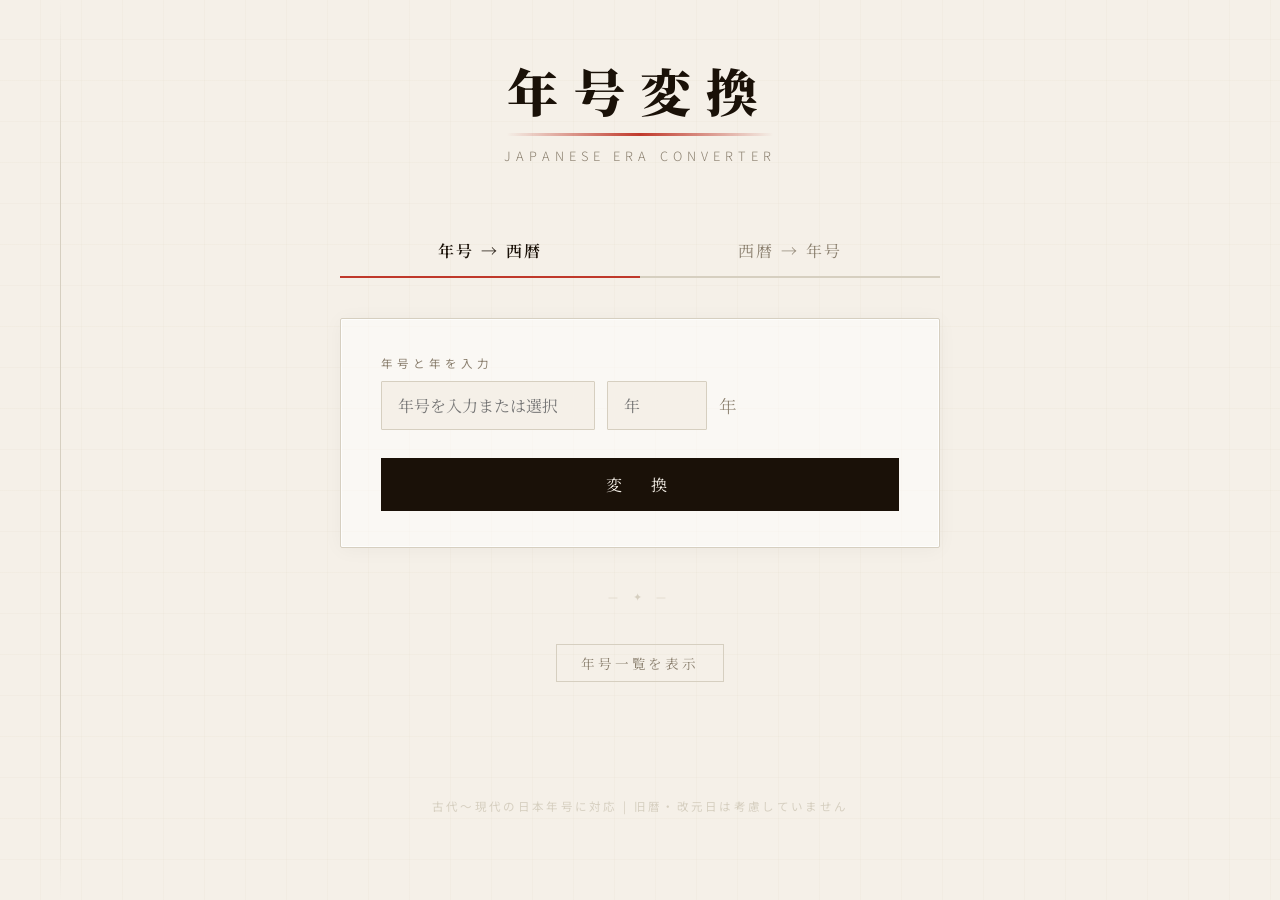
==== commit b705d062: "Add files via upload" ====
--- a/nengo-converter.html
+++ b/nengo-converter.html
@@ -201,9 +201,22 @@
     min-width: 150px;
   }
 
-  select:focus, input[type="number"]:focus {
+  select:focus, input[type="number"]:focus, input[type="text"]:focus {
     border-color: var(--gold);
     box-shadow: 0 0 0 3px rgba(184,134,11,0.12);
+  }
+
+  .era-text-input {
+    padding: 12px 16px;
+    background: var(--paper);
+    border: 1px solid var(--light-gray);
+    border-radius: 1px;
+    font-family: 'Noto Serif JP', serif;
+    font-size: 1rem;
+    color: var(--ink);
+    outline: none;
+    transition: border-color 0.25s, box-shadow 0.25s;
+    min-width: 150px;
   }
 
   input[type="number"] {
@@ -470,9 +483,10 @@
     <div class="card">
       <label class="field-label">年号と年を入力</label>
       <div class="input-row">
-        <select id="era-select">
-          <option value="">年号を選択</option>
-        </select>
+        <input type="text" id="era-text" class="era-text-input"
+               list="era-datalist" placeholder="年号を入力または選択"
+               oninput="onEraTextInput()" autocomplete="off" />
+        <datalist id="era-datalist"></datalist>
         <input type="number" id="era-year" min="1" placeholder="年" />
         <span class="nen-suffix">年</span>
       </div>
@@ -533,11 +547,11 @@
 // 元号データ — period フィールドで時代区分
 const ERAS = [
   // 奈良時代（大化〜天応）
-  { name: "大化",     yomi: "たいか",           start: 645,  end: 650,  period: "奈良" },
-  { name: "白雉",     yomi: "はくち",           start: 650,  end: 654,  period: "奈良" },
-  { name: "朱鳥",     yomi: "しゅちょう",       start: 686,  end: 686,  period: "奈良" },
-  { name: "大宝",     yomi: "たいほう",         start: 701,  end: 704,  period: "奈良" },
-  { name: "慶雲",     yomi: "けいうん",         start: 704,  end: 708,  period: "奈良" },
+  { name: "大化",     yomi: "たいか",           start: 645,  end: 650,  period: "飛鳥" },
+  { name: "白雉",     yomi: "はくち",           start: 650,  end: 654,  period: "飛鳥" },
+  { name: "朱鳥",     yomi: "しゅちょう",       start: 686,  end: 686,  period: "飛鳥" },
+  { name: "大宝",     yomi: "たいほう",         start: 701,  end: 704,  period: "飛鳥" },
+  { name: "慶雲",     yomi: "けいうん",         start: 704,  end: 708,  period: "飛鳥" },
   { name: "和銅",     yomi: "わどう",           start: 708,  end: 715,  period: "奈良" },
   { name: "霊亀",     yomi: "れいき",           start: 715,  end: 717,  period: "奈良" },
   { name: "養老",     yomi: "ようろう",         start: 717,  end: 724,  period: "奈良" },
@@ -809,43 +823,58 @@
   "鎌倉":         "#283830",
   "平安":         "#382838",
   "奈良":         "#383020",
+  "飛鳥":         "#2e2818",
 };
 
-// selectの選択肢を構築
+// era名→{era, period}のマップを構築（変換時の検索用）
+const eraNameMap = new Map(); // name -> [{era or modernEra, isModern, period}]
+
+function buildEraNameMap() {
+  MODERN_ERAS.forEach(e => {
+    if (!eraNameMap.has(e.name)) eraNameMap.set(e.name, []);
+    eraNameMap.get(e.name).push({ e, isModern: true, period: '近代' });
+  });
+  ERAS.forEach(e => {
+    if (!eraNameMap.has(e.name)) eraNameMap.set(e.name, []);
+    eraNameMap.get(e.name).push({ e, isModern: false, period: e.period });
+  });
+}
+
+// datalistの選択肢を構築（年号名のみ重複なし＋よみ）
 function buildSelectOptions() {
-  const sel = document.getElementById('era-select');
-
-  // 近代
-  const modGroup = document.createElement('optgroup');
-  modGroup.label = '近代（明治〜）';
+  const dl = document.getElementById('era-datalist');
+
+  // 近代（降順）
   MODERN_ERAS.slice().reverse().forEach(e => {
     const opt = document.createElement('option');
     opt.value = e.name;
-    opt.textContent = `${e.name}（${e.yomi}）`;
-    modGroup.appendChild(opt);
+    opt.label = '近代';
+    dl.appendChild(opt);
   });
-  sel.appendChild(modGroup);
-
-  // 江戸〜奈良を時代ごとにグループ化
-  const periodGroupOrder = ["江戸", "室町", "南北朝（北朝）", "南北朝（南朝）", "鎌倉", "平安", "奈良"];
+
+  // 江戸〜奈良（降順）
+  const periodGroupOrder = ["江戸", "室町", "南北朝（北朝）", "南北朝（南朝）", "鎌倉", "平安", "奈良", "飛鳥"];
   periodGroupOrder.forEach(p => {
-    const eras = ERAS.filter(e => e.period === p).slice().reverse();
-    if (eras.length === 0) return;
-    const grp = document.createElement('optgroup');
-    grp.label = `${p}時代`;
-    eras.forEach(e => {
+    ERAS.filter(e => e.period === p).slice().reverse().forEach(e => {
       const opt = document.createElement('option');
-      opt.value = e.name + "|" + p; // 同名対策
-      opt.textContent = `${e.name}（${e.yomi}）`;
-      grp.appendChild(opt);
+      opt.value = e.name;
+      if (p === '南北朝（北朝）') opt.label = '北朝';
+      else if (p === '南北朝（南朝）') opt.label = '南朝';
+      else opt.label = p;  // 江戸・室町・鎌倉・平安・奈良・飛鳥
+      dl.appendChild(opt);
     });
-    sel.appendChild(grp);
   });
+
+  buildEraNameMap();
+}
+
+function onEraTextInput() {
+  // 入力中は何もしない（変換ボタン押下時に解決）
 }
 
 // 年号→西暦
 function convertNengoToSeireki() {
-  const rawVal = document.getElementById('era-select').value;
+  const inputText = document.getElementById('era-text').value.trim();
   const rawNen = parseInt(document.getElementById('era-year').value);
   const noticeEl = document.getElementById('notice-nengo');
   const resultEl = document.getElementById('result-nengo');
@@ -853,10 +882,11 @@
   noticeEl.classList.remove('visible');
   resultEl.classList.remove('visible');
 
-  if (!rawVal) { showNotice(noticeEl, '年号を選択してください。'); return; }
+  if (!inputText) { showNotice(noticeEl, '年号を入力または選択してください。'); return; }
   const nenInput = (!rawNen || isNaN(rawNen) || rawNen < 1) ? 1 : rawNen;
 
-  const eraName = rawVal.includes('|') ? rawVal.split('|')[0] : rawVal;
+  // 「元号名（よみ）」形式の入力にも対応
+  const eraName = inputText.replace(/（.*）$/, '').trim();
 
   // 近代
   const modernEra = MODERN_ERAS.find(e => e.name === eraName);
@@ -871,12 +901,33 @@
     return;
   }
 
-  // 古代〜江戸（同名元号があるので period も考慮）
-  const period = rawVal.includes('|') ? rawVal.split('|')[1] : null;
-  let era = period
-    ? ERAS.find(e => e.name === eraName && e.period === period)
-    : ERAS.find(e => e.name === eraName);
-  if (!era) { showNotice(noticeEl, '年号が見つかりません。'); return; }
+  // 古代〜江戸（同名元号が複数ある場合は候補全て取得）
+  const eraMatches = ERAS.filter(e => e.name === eraName);
+  if (eraMatches.length === 0) { showNotice(noticeEl, `「${eraName}」という年号が見つかりません。`); return; }
+  // 複数ある場合（南北朝の建武など）は全候補を処理して結果を列挙
+  if (eraMatches.length > 1) {
+    const results = eraMatches.map(era => {
+      const maxNen = era.end !== null ? era.end - era.start + 1 : null;
+      if (maxNen !== null && nenInput > maxNen) return null;
+      const seireki = era.start + nenInput - 1;
+      return `${seireki}年（${era.period}）`;
+    }).filter(Boolean);
+    if (results.length === 0) {
+      const maxList = eraMatches.map(era => {
+        const m = era.end !== null ? era.end - era.start + 1 : '?';
+        return `${era.period}は${m}年まで`;
+      }).join('、');
+      showNotice(noticeEl, `${eraName}${nenInput}年は実在しない年号表記です。（${maxList}）`);
+      return;
+    }
+    const seireki = eraMatches.find(era => {
+      const maxNen = era.end !== null ? era.end - era.start + 1 : null;
+      return maxNen === null || nenInput <= maxNen;
+    }).start + nenInput - 1;
+    showResult('result-nengo', `${seireki}年`, `${eraName}${nenInput}年 → ${results.join(' / ')}`);
+    return;
+  }
+  const era = eraMatches[0];
 
   const maxNen = era.end !== null ? era.end - era.start + 1 : null;
   if (maxNen !== null && nenInput > maxNen) {
@@ -1144,6 +1195,13 @@
         name: e.name, yomi: e.yomi, startY: e.start, endY: e.end, period: e.period, idx: ERAS.indexOf(e)
       })))
     },
+    {
+      period: "飛鳥",
+      label: "飛鳥時代",
+      rows: sortDesc(ERAS.filter(e => e.period === '飛鳥').map(e => ({
+        name: e.name, yomi: e.yomi, startY: e.start, endY: e.end, period: e.period, idx: ERAS.indexOf(e)
+      })))
+    },
   ];
 
   blocks.forEach(block => {
@@ -1151,13 +1209,15 @@
     // ヘッダー行
     const headerTr = document.createElement('tr');
     const color = PERIOD_COLORS[block.period] || "#333";
-    headerTr.innerHTML = `<td colspan="5" style="background:${color};color:#f5f0e8;font-weight:600;letter-spacing:0.25em;padding:8px 14px;font-size:0.82rem;">${block.label}</td>`;
+    const startY = block.rows.length > 0 ? Math.min(...block.rows.map(r => r.startY)) : null;
+    const startNote = startY !== null ? `<span style="font-weight:300;font-size:0.75rem;letter-spacing:0.1em;margin-left:1em;opacity:0.8;">${startY}年〜</span>` : '';
+    headerTr.innerHTML = `<td colspan="5" style="background:${color};color:#f5f0e8;font-weight:600;letter-spacing:0.25em;padding:8px 14px;font-size:0.82rem;">${block.label}${startNote}</td>`;
     tbody.appendChild(headerTr);
     // データ行
     block.rows.forEach(e => {
       const tr = document.createElement('tr');
       const endStr = e.endY !== null ? `${e.endY}年` : '現在';
-      tr.innerHTML = `<td>${e.name}</td><td>${e.yomi}</td><td>${e.startY}年</td><td>${endStr}</td><td class="era-period">${e.period}</td>`;
+      tr.innerHTML = `<td>${e.name}<span style="font-size:0.75rem;color:var(--gray);font-weight:300;margin-left:0.5em;">${e.startY}〜</span></td><td>${e.yomi}</td><td>${e.startY}年</td><td>${endStr}</td><td class="era-period">${e.period}</td>`;
       tbody.appendChild(tr);
     });
   });
@@ -1168,6 +1228,9 @@
 
 // Enterキー対応
 document.getElementById('era-year').addEventListener('keydown', e => {
+  if (e.key === 'Enter') convertNengoToSeireki();
+});
+document.getElementById('era-text').addEventListener('keydown', e => {
   if (e.key === 'Enter') convertNengoToSeireki();
 });
 document.getElementById('seireki-year').addEventListener('keydown', e => {
